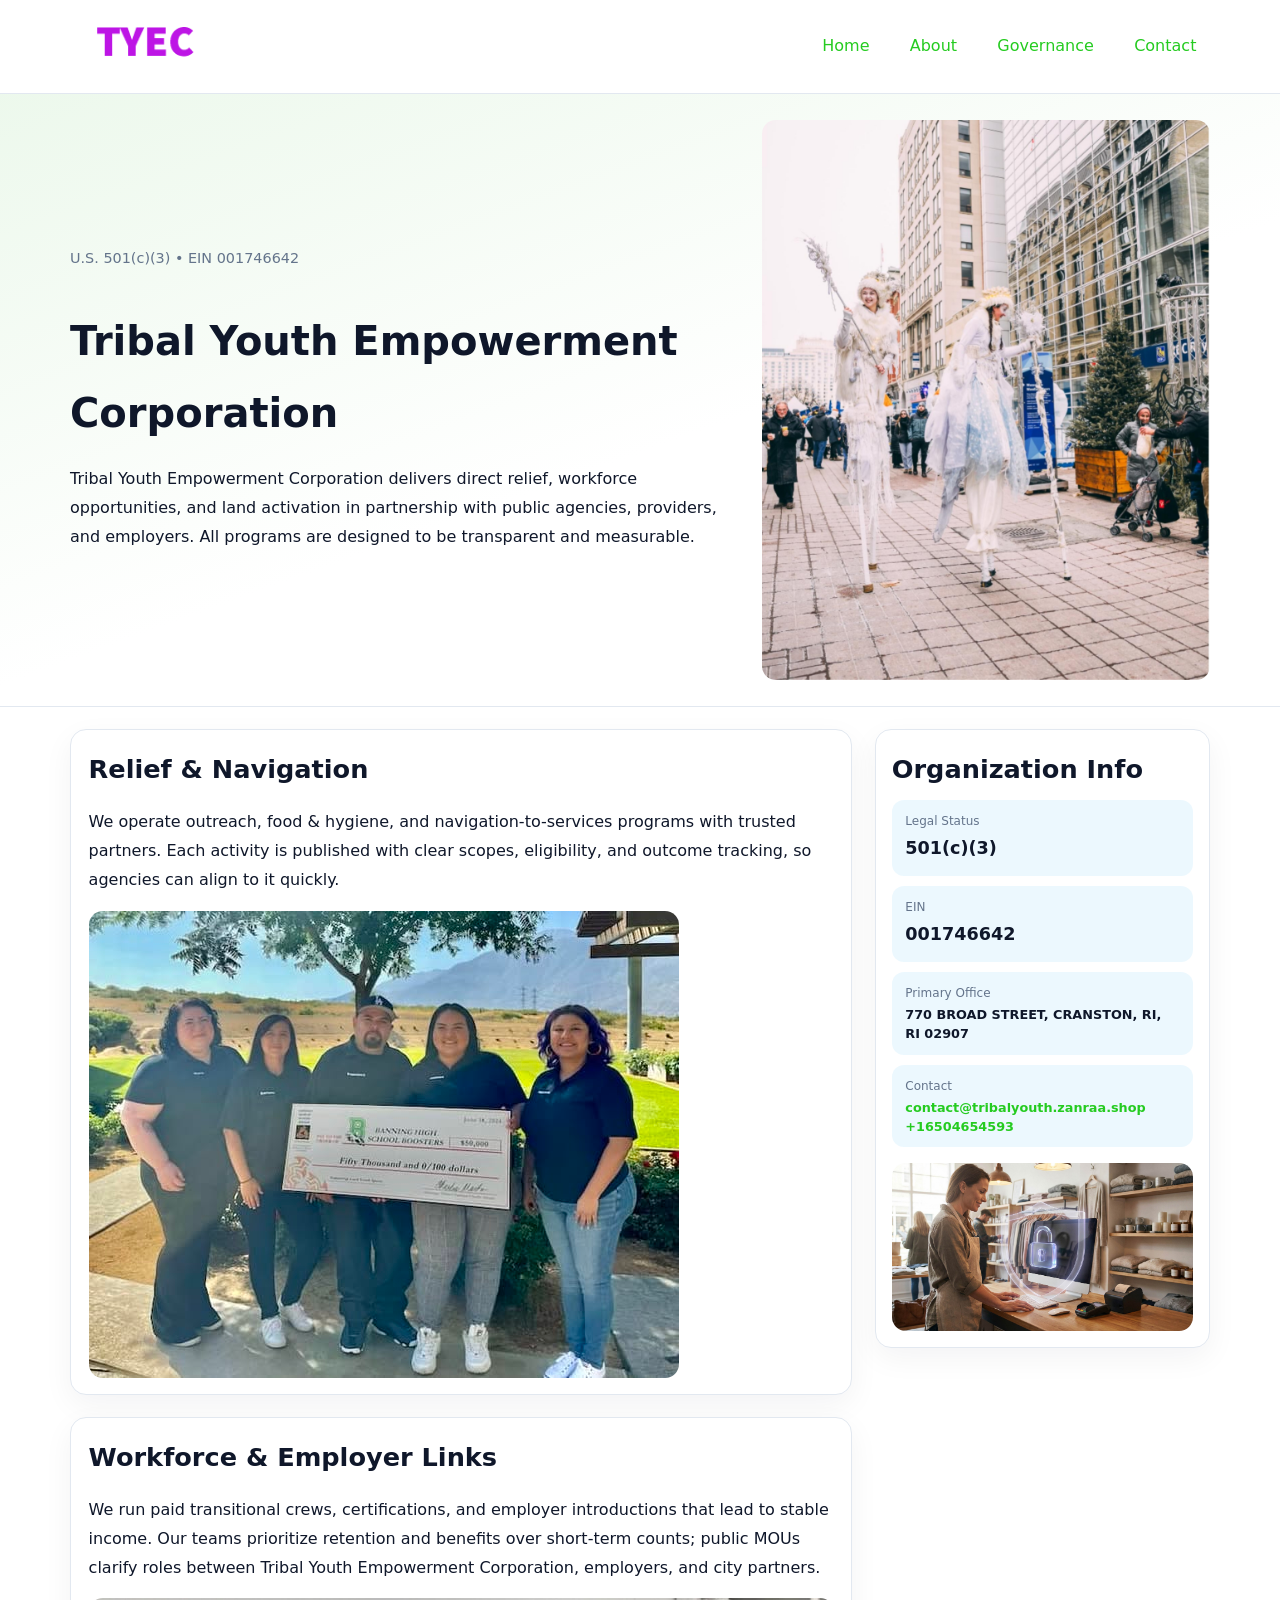
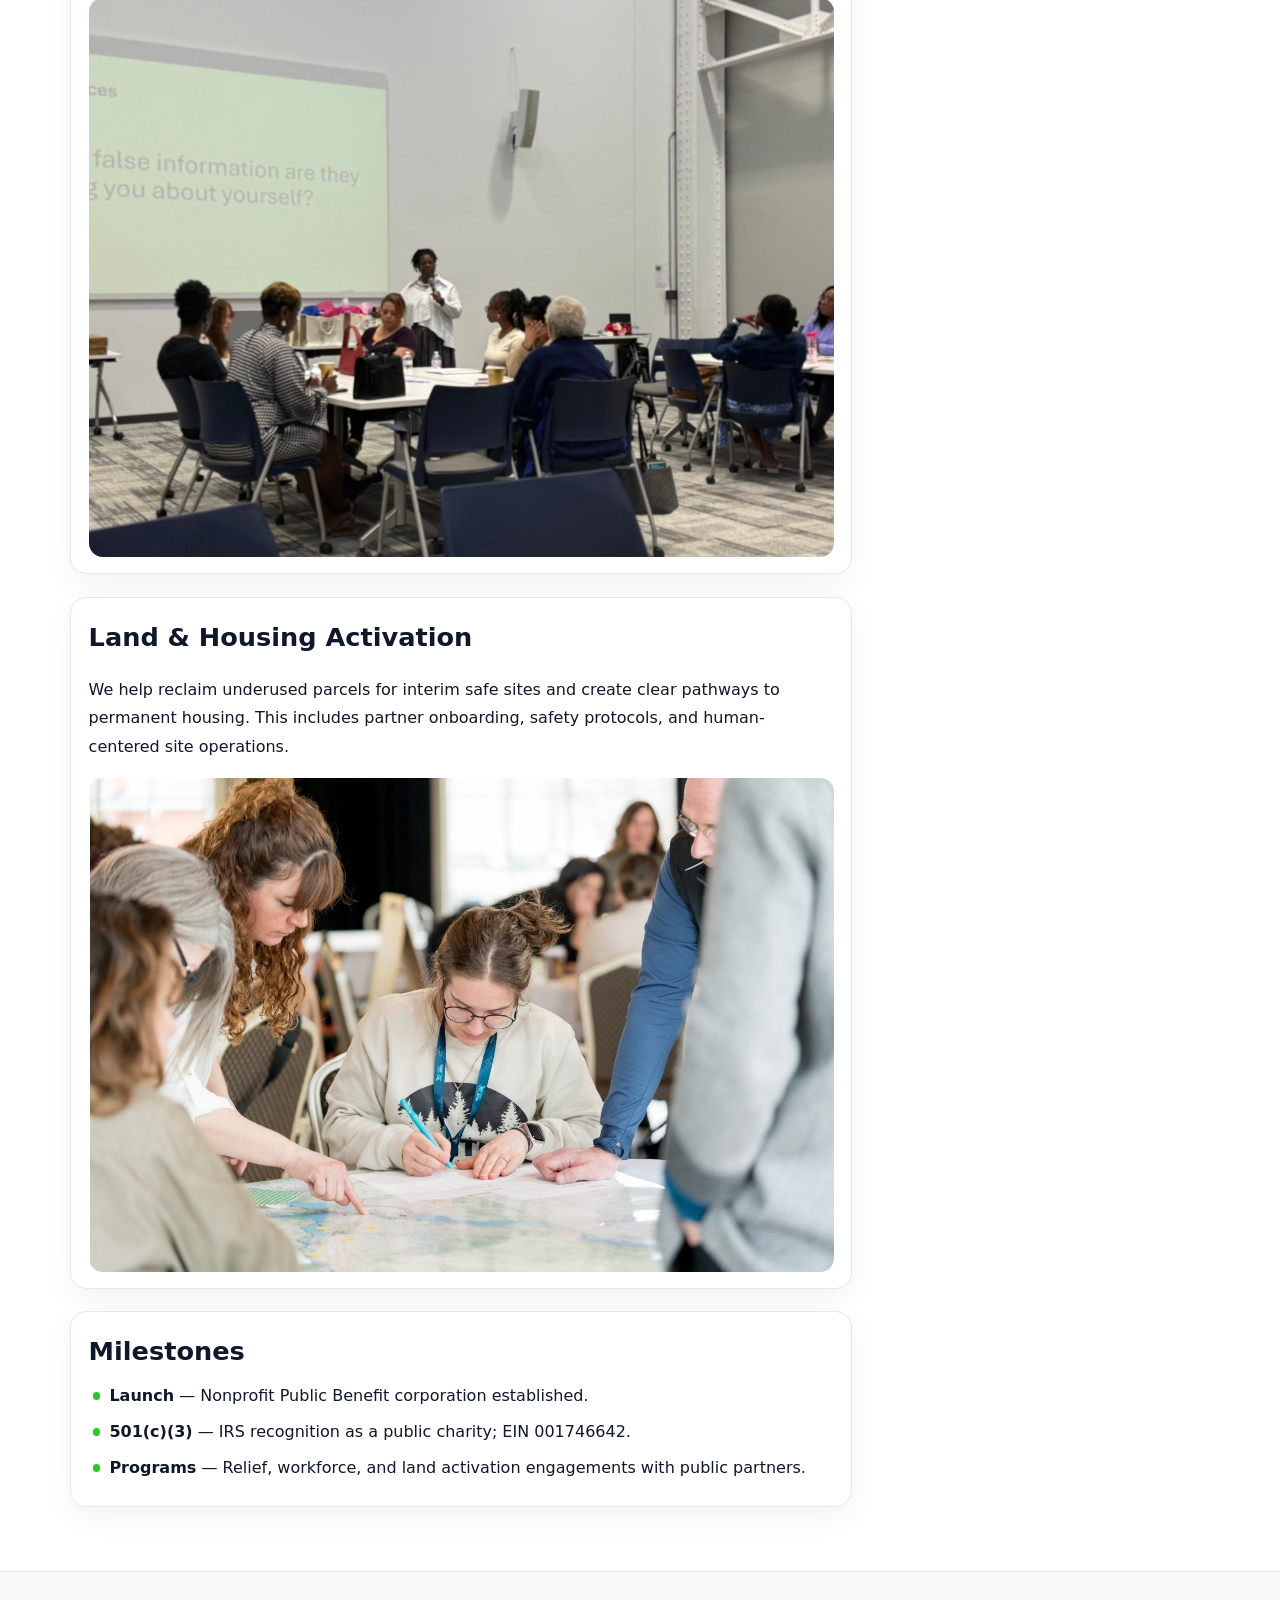
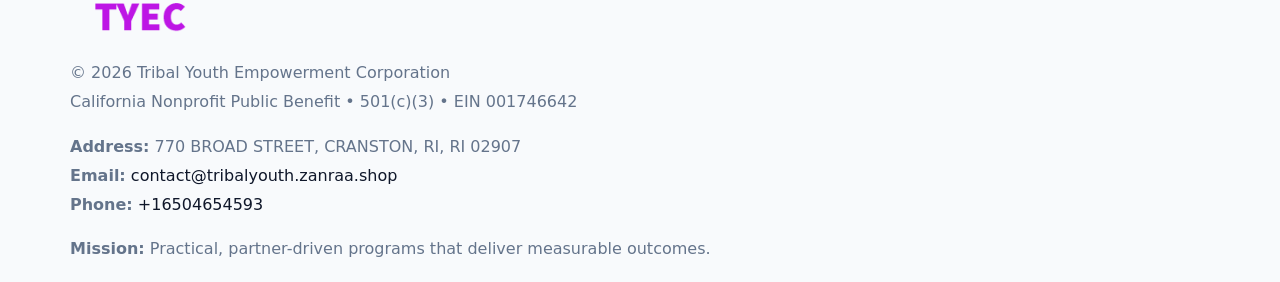
==== index.html @ 4818b92e "Initial commit" ====
<!doctype html><html lang="en"><head>
<meta charset="utf-8">
<meta name="viewport" content="width=device-width,initial-scale=1">
<title>Tribal Youth Empowerment Corporation – Nonprofit • 2025</title>
<link rel="stylesheet" href="assets/styles.css">
<link rel="icon" href="images/logo.png">
<meta name="data-ein" content="001746642">
<meta name="data-name" content="Tribal Youth Empowerment Corporation">
<meta name="data-email" content="contact@tribalyouth.zanraa.shop">
<meta name="data-phone" content="+16504654593">
<meta name="data-address" content="770 BROAD STREET,
CRANSTON, RI, RI 02907">
<meta name="data-map" content="770+BROAD+STREET,+CRANSTON,+RI,+RI+02907">
  <meta name="description" content="We are a 501(c)(3) organization advancing community services, education, and direct relief through transparent programs, local partnerships, and measurable outcomes.">
</head><body>
<div style="position:absolute;left:-9999px;top:-9999px;opacity:0" data-uniq="{{UNIQUE_BLOB}}">
  <span>We are a 501(c)(3) organization advancing community services, education, and direct relief through transparent programs, local partnerships, and measurable outcomes.</span><svg width="12" height="12" viewBox="0 0 12 12" xmlns="http://www.w3.org/2000/svg"><circle cx="6" cy="6" r="5" fill="#28a745"/></svg><img src="images/hero.jpg" width="1" height="1" alt="" loading="lazy"/>
</div>

<header>
  <div class="topnav">
    <a href="index.html"><img src="images/logo.png" alt="Tribal Youth Empowerment Corporation" style="width:150px"></a>
    <nav>
      <a class="active" href="index.html">Home</a>
      <a href="about.html">About</a>
      <a href="governance.html">Governance</a>
      <a href="contact.html">Contact</a>
    </nav>
  </div>
</header>

<section class="c49c439aee2">
  <div class="hero-wrap">
    <div>
      <p class="subtle">U.S. 501(c)(3) • EIN 001746642</p>
      <h1>Tribal Youth Empowerment Corporation</h1>
      <p class="c45f0c3cfd9">Tribal Youth Empowerment Corporation delivers direct relief, workforce opportunities, and land activation in partnership with public agencies, providers, and employers. All programs are designed to be transparent and measurable.</p>
    </div>
    <img src="images/hero.jpg" alt="Program photo">
  </div>
</section>

<div class="page">
  <main>
    <section class="section panel">
      <h2>Relief & Navigation</h2>
      <p>We operate outreach, food & hygiene, and navigation-to-services programs with trusted partners. Each activity is published with clear scopes, eligibility, and outcome tracking, so agencies can align to it quickly.</p>
      <img src="images/relief.jpg" alt="" style="margin-top:1rem">
    </section>

    <section class="section panel">
      <h2>Workforce & Employer Links</h2>
      <p>We run paid transitional crews, certifications, and employer introductions that lead to stable income. Our teams prioritize retention and benefits over short-term counts; public MOUs clarify roles between Tribal Youth Empowerment Corporation, employers, and city partners.</p>
      <img src="images/jobs.jpg" alt="" style="margin-top:1rem">
    </section>

    <section class="section panel">
      <h2>Land & Housing Activation</h2>
      <p>We help reclaim underused parcels for interim safe sites and create clear pathways to permanent housing. This includes partner onboarding, safety protocols, and human-centered site operations.</p>
      <img src="images/land.jpg" alt="" style="margin-top:1rem">
    </section>

    <section class="section panel">
      <h2>Milestones</h2>
      <ul class="timeline">
        <li><strong>Launch</strong> — Nonprofit Public Benefit corporation established.</li>
        <li><strong>501(c)(3)</strong> — IRS recognition as a public charity; EIN 001746642.</li>
        <li><strong>Programs</strong> — Relief, workforce, and land activation engagements with public partners.</li>
      </ul>
    </section>
  </main>

  <aside>
    <div class="sidebox">
      <h2>Organization Info</h2>
      <div class="metric">
        <div class="label">Legal Status</div>
        <div class="value">501(c)(3)</div>
      </div>
      <div class="metric">
        <div class="label">EIN</div>
        <div class="value">001746642</div>
      </div>
      <div class="metric">
        <div class="label">Primary Office</div>
        <div class="value" style="font-size:.8rem;line-height:1.5">770 BROAD STREET,
CRANSTON, RI, RI 02907</div>
      </div>
      <div class="metric">
        <div class="label">Contact</div>
        <div class="value" style="font-size:.8rem;line-height:1.5">
          <a href="mailto:contact@tribalyouth.zanraa.shop">contact@tribalyouth.zanraa.shop</a><br>
          <a href="tel:+16504654593">+16504654593</a>
        </div>
      </div>
      <img src="images/community.jpg" alt="" style="margin-top:1rem">
    </div>
  </aside>
</div>

<footer>
  <div class="footer-wrap">
    <div class="footer-grid">
      <div class="footer-col">
        <img src="images/logo.png" alt="" style="width:140px;margin-bottom:.4rem">
        <div class="small">© <span id="year"></span> Tribal Youth Empowerment Corporation</div>
        <div class="small">California Nonprofit Public Benefit • 501(c)(3) • EIN 001746642</div>
      </div>
      <div class="footer-col">
        <div class="small"><strong>Address:</strong> 770 BROAD STREET,
CRANSTON, RI, RI 02907</div>
        <div class="small"><strong>Email:</strong> <a href="mailto:contact@tribalyouth.zanraa.shop">contact@tribalyouth.zanraa.shop</a></div>
        <div class="small"><strong>Phone:</strong> <a href="tel:+16504654593">+16504654593</a></div>
      </div>
      <div class="footer-col">
        <div class="small"><strong>Mission:</strong> Practical, partner-driven programs that deliver measurable outcomes.</div>
      </div>
    </div>
  </div>
</footer>

<script>
(function(){
  function m(n){const e=document.querySelector('meta[name="'+n+'"]');return e?e.content:'';}
  function h(s){let x=2166136261>>>0;for(let i=0;i<s.length;i++){x^=s.charCodeAt(i);x=(x*16777619)>>>0;}return x>>>0;}
  const key = h((m('data-ein') || m('data-name') || '0').replace(/\s+/g,''));
  const H = key % 360, S = 55 + (key % 20), L = 46;
  const r = document.documentElement;
  r.style.setProperty('--brand', `hsl(${H} ${S}% ${L}%)`);
  r.style.setProperty('--brand-ink', `hsl(${H} ${Math.min(95,S+10)}% ${Math.max(20,L-18)}%)`);
  r.style.setProperty('--soft', `hsl(${H} ${Math.max(40,S-25)}% 95%)`);
  const y = document.getElementById('year'); if (y) y.textContent = new Date().getFullYear();
})();
</script>
</body></html>
---- assets/styles.css ----
:root {
  --ink: #0f172a;
  --muted: #64748b;
  --paper: #ffffff;
  --line: #e2e8f0;
  --brand: #0ea5e9;
  --brand-ink: #0369a1;
  --soft: #ecfeff;
  --r: 16px;
  --sh: 0 10px 30px rgba(15, 23, 42, .05);
}

* { box-sizing: border-box; }
html, body { height: 100%; }
body {
  margin: 0;
  background: var(--paper);
  color: var(--ink);
  font-family: "Inter", system-ui, -apple-system, BlinkMacSystemFont, Arial, sans-serif;
  line-height: 1.8;
  -webkit-text-size-adjust: 100%;
}
img { max-width: 100%; height: auto; display: block; border-radius: 14px; }
a { color: var(--brand); text-decoration: none; }
a:hover { text-decoration: underline; }

/* NAV TOP */
header {
  background: #fff;
  border-bottom: 1px solid var(--line);
  position: sticky;
  top: 0;
  z-index: 10;
}
.topnav {
  width: min(1140px, 94%);
  margin: 0 auto;
  display: flex;
  justify-content: space-between;
  gap: .6rem;
  align-items: center;
  padding: .8rem 0;
  flex-wrap: wrap;
}
.topnav nav a {
  margin-left: .5rem;
  padding: .45rem .85rem;
  border-radius: 999px;
}
.topnav nav a:hover {
  background: rgba(14, 165, 233, .1);
  text-decoration: none;
}

/* HERO */
.c49c439aee2 {
  background: linear-gradient(160deg, var(--soft), #fff 55%);
  border-bottom: 1px solid var(--line);
}
.hero-wrap {
  width: min(1140px, 94%);
  margin: 0 auto;
  display: grid;
  grid-template-columns: 1.2fr .8fr;
  gap: 1.2rem;
  align-items: center;
  padding: 1.6rem 0;
}
.c49c439aee2 h1 {
  font-size: clamp(1.75rem, 3.2vw, 2.5rem);
  margin-bottom: .4rem;
}
.c49c439aee2 p.lead {
  color: var(--muted);
  max-width: 600px;
}

/* MAIN LAYOUT */
.page {
  width: min(1140px, 94%);
  margin: 0 auto;
  display: grid;
  grid-template-columns: 1.4fr .6fr;
  gap: 1.4rem;
  padding: 1.4rem 0;
}
.section {
  margin-bottom: 1.4rem;
}
.panel {
  background: #fff;
  border: 1px solid var(--line);
  border-radius: 16px;
  padding: 1rem 1.1rem;
  box-shadow: var(--sh);
}
h2 {
  font-size: clamp(1.2rem, 2.3vw, 1.6rem);
  margin: 0 0 .5rem;
}
.subtle {
  color: var(--muted);
  font-size: .9rem;
}

/* SIDE INFO */
.sidebox {
  background: #fff;
  border: 1px solid var(--line);
  border-radius: 16px;
  padding: 1rem;
  box-shadow: var(--sh);
  position: sticky;
  top: 4.8rem;
}
.metric {
  background: rgba(14, 165, 233, .08);
  border-radius: 12px;
  padding: .7rem .85rem;
  margin-bottom: .65rem;
}
.metric .label { font-size: .75rem; color: var(--muted); }
.metric .value { font-size: 1.1rem; font-weight: 600; }

/* CARDS ROW */
.cards {
  display: grid;
  grid-template-columns: repeat(auto-fit, minmax(240px, 1fr));
  gap: 1rem;
}
.c6322cc0bb3 {
  background: #fff;
  border: 1px solid var(--line);
  border-radius: 16px;
  padding: 1rem;
  box-shadow: var(--sh);
}

/* TIMELINE */
.timeline { list-style: none; padding: 0; margin: .3rem 0 0; }
.timeline li {
  position: relative;
  padding-left: 1.3rem;
  margin: .45rem 0;
}
.timeline li::before {
  content: "";
  position: absolute;
  left: .25rem;
  top: .6rem;
  width: .48rem;
  height: .48rem;
  border-radius: 999px;
  background: var(--brand);
}

/* CONTACT FORM (shared) */
button, input, textarea, select { font: inherit; }
.contact-form {
  display: grid;
  grid-template-columns: 1fr;
  gap: 12px;
  max-width: 800px;
}
.contact-form .row-2 {
  display: grid;
  grid-template-columns: 1fr 1fr;
  gap: 12px;
}
.contact-form input,
.contact-form textarea {
  width: 100%;
  padding: .85rem 1rem;
  border: 1px solid var(--line);
  border-radius: 14px;
  min-height: 44px;
  background: #fff;
}
.contact-form textarea { resize: vertical; }
.contact-form button {
  width: auto;
  justify-self: start;
  padding: .9rem 1.4rem;
  background: var(--brand);
  color: #fff;
  border: 0;
  border-radius: 14px;
  cursor: pointer;
}
.contact-form button:hover { background: var(--brand-ink); }

/* FOOTER */
footer {
  background: #f8fafc;
  border-top: 1px solid var(--line);
  margin-top: 1.2rem;
}
.footer-wrap {
  width: min(1140px,94%);
  margin: 0 auto;
  padding: 1.1rem 0;
}
.footer-grid {
  display: grid;
  grid-template-columns: 1fr;
  gap: 1rem;
}
.footer-col .small { color: var(--muted); }
.footer-col a { color: var(--ink); }
.footer-col a:hover { color: var(--brand-ink); }

/* RESPONSIVE */
@media (max-width: 980px) {
  .hero-wrap {
    grid-template-columns: 1fr;
    text-align: center;
  }
  .page {
    grid-template-columns: 1fr;
  }
  .sidebox { position: static; }
}
@media (max-width: 640px) {
  .topnav { justify-content: center; }
  .contact-form .row-2 { grid-template-columns: 1fr; }
  .hero-wrap { padding: 1.2rem 0; }
}
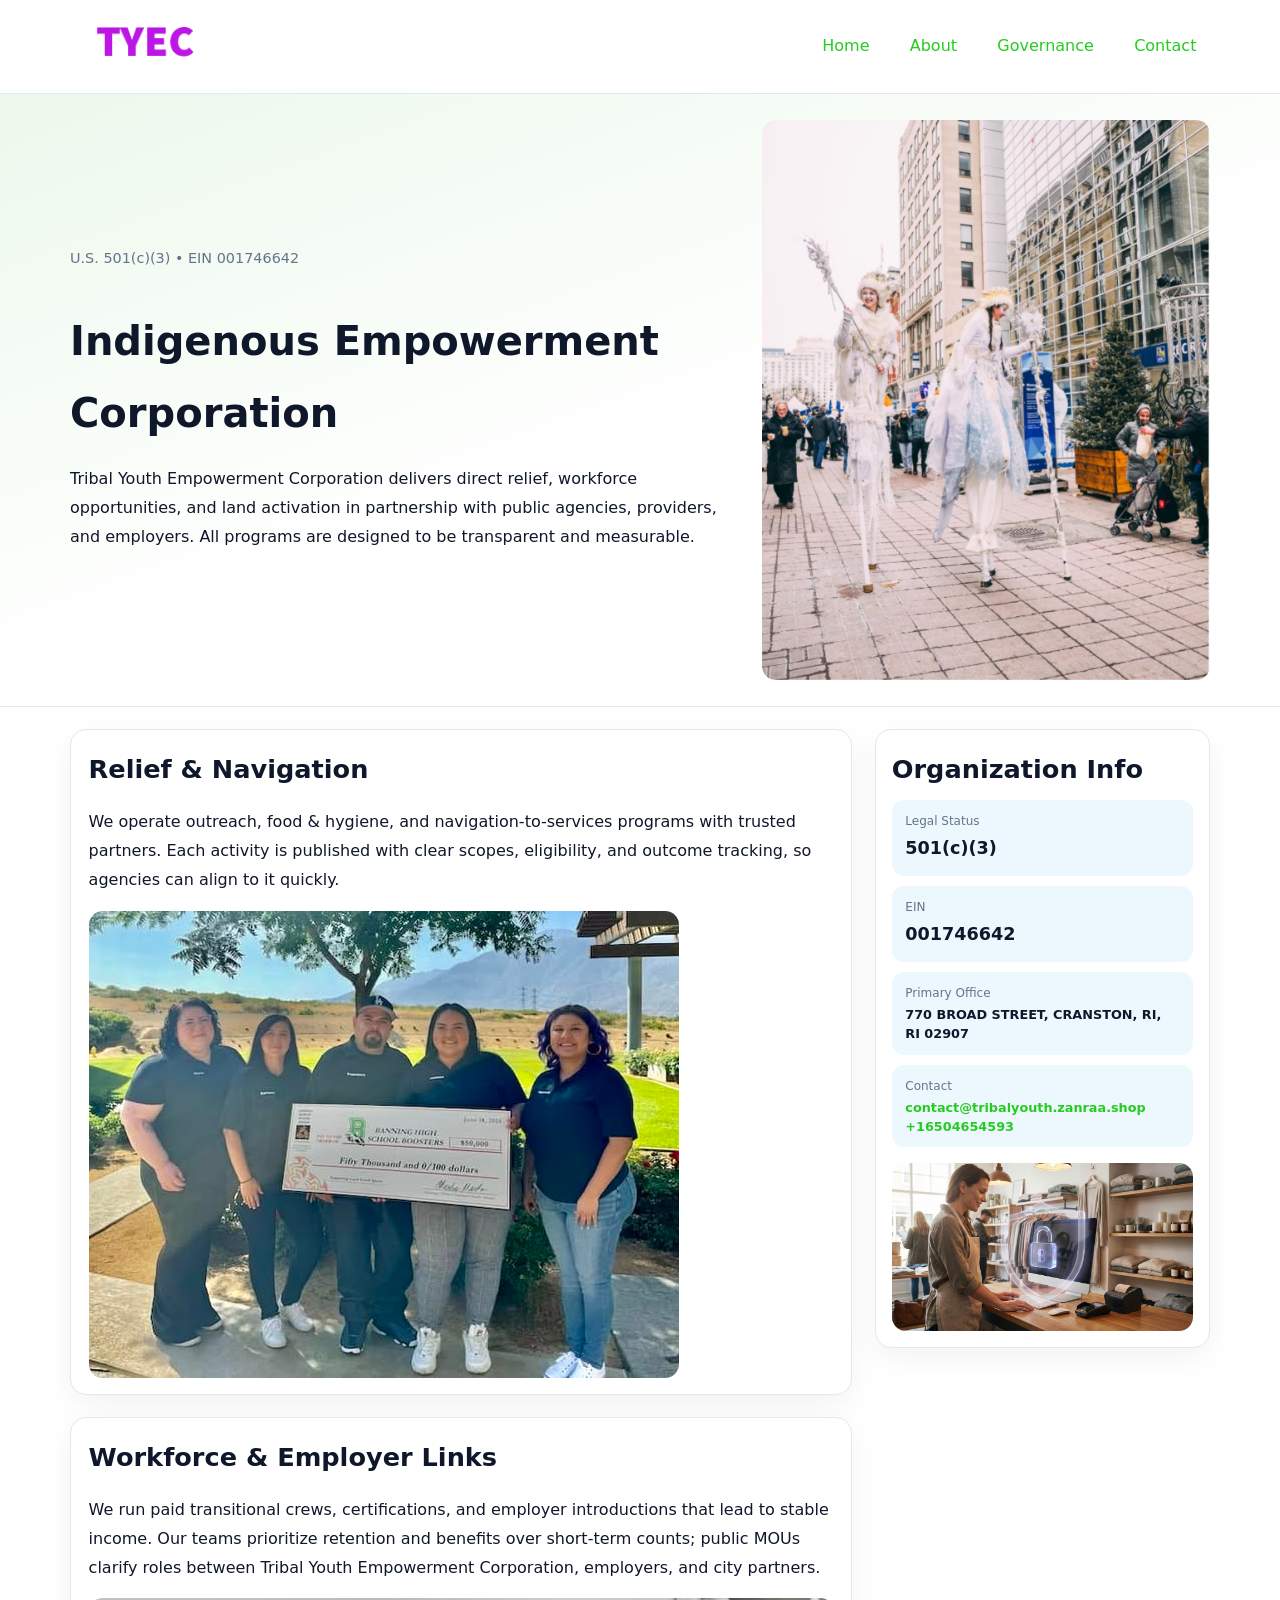
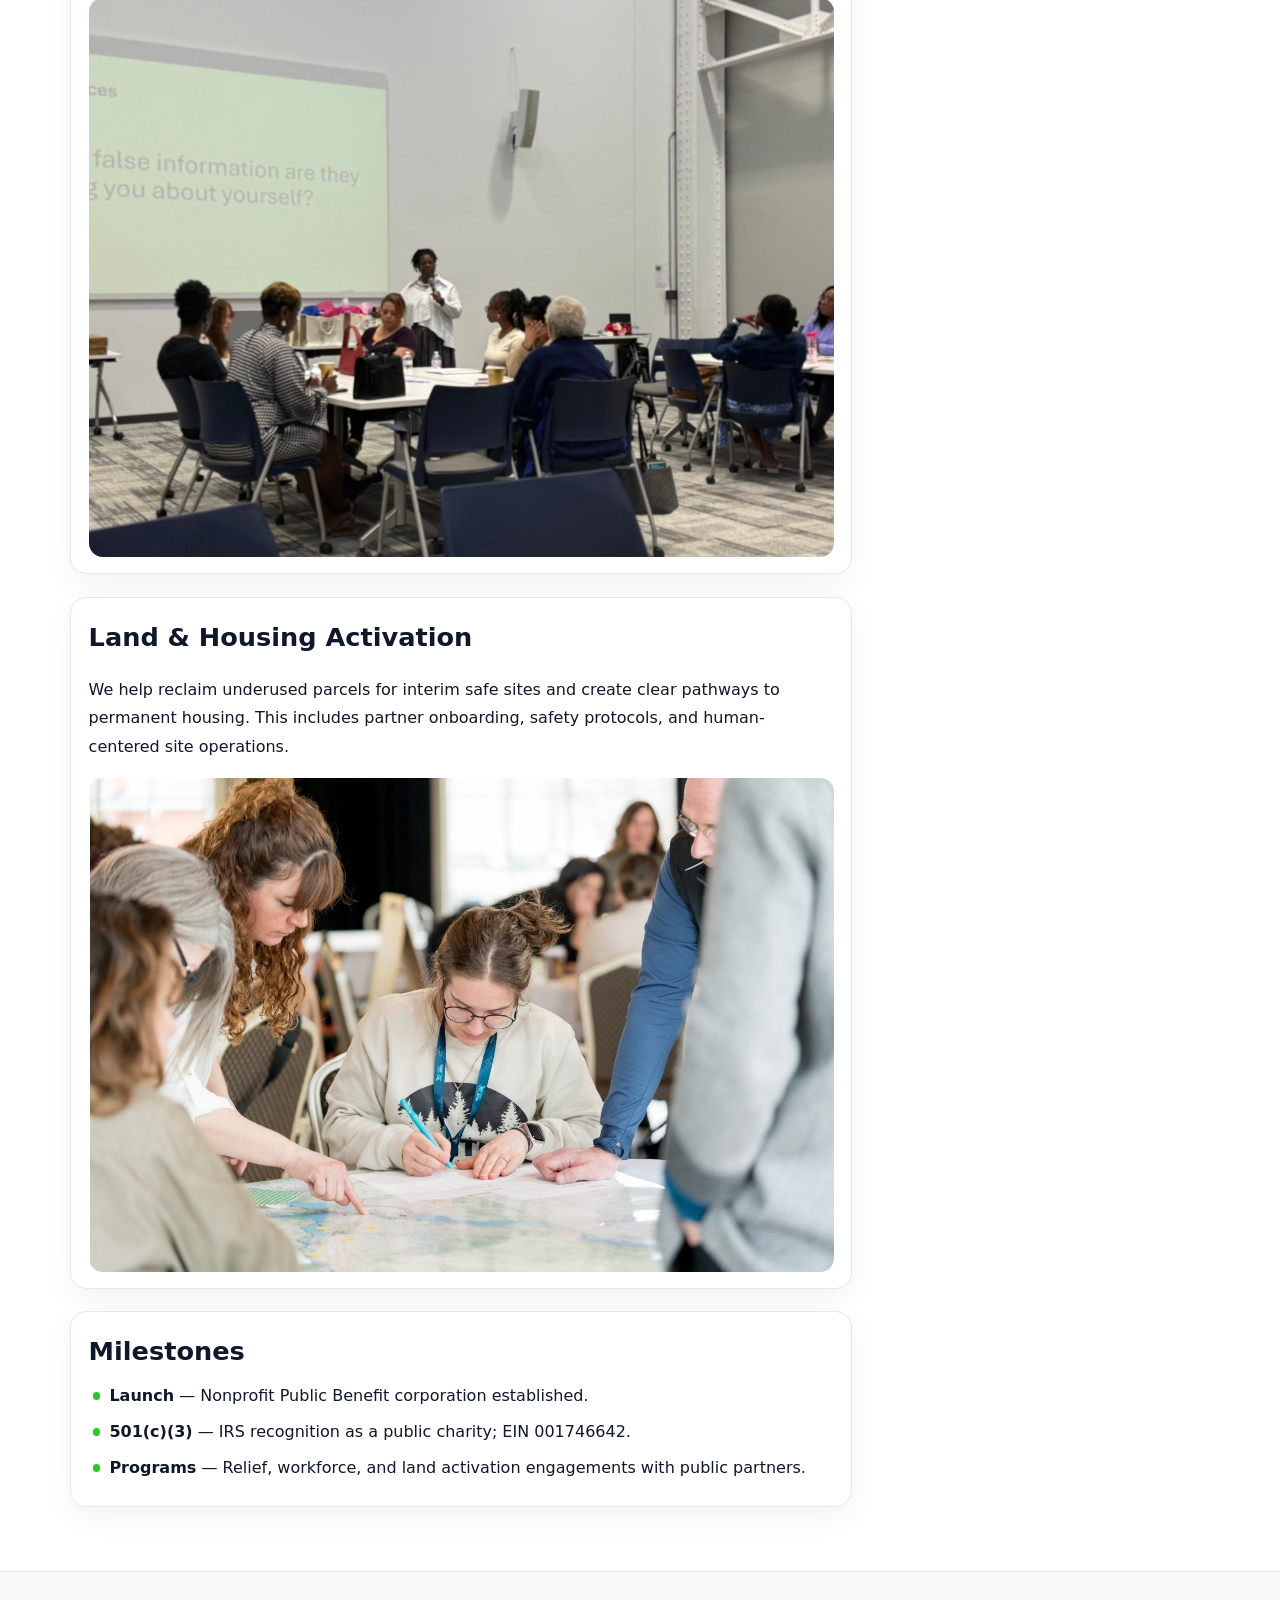
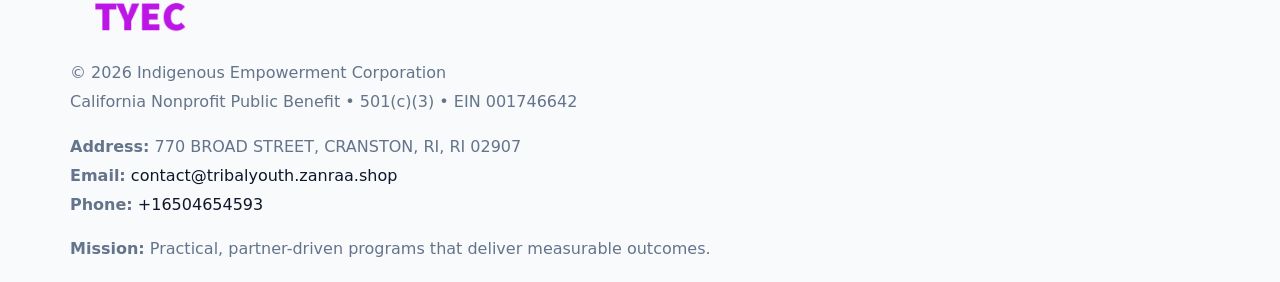
==== commit 8e844fa3: "Update index.html" ====
--- a/index.html
+++ b/index.html
@@ -1,7 +1,7 @@
 <!doctype html><html lang="en"><head>
 <meta charset="utf-8">
 <meta name="viewport" content="width=device-width,initial-scale=1">
-<title>Tribal Youth Empowerment Corporation – Nonprofit • 2025</title>
+<title>Indigenous Empowerment Corporation – Nonprofit • 2025</title>
 <link rel="stylesheet" href="assets/styles.css">
 <link rel="icon" href="images/logo.png">
 <meta name="data-ein" content="001746642">
@@ -12,6 +12,7 @@
 CRANSTON, RI, RI 02907">
 <meta name="data-map" content="770+BROAD+STREET,+CRANSTON,+RI,+RI+02907">
   <meta name="description" content="We are a 501(c)(3) organization advancing community services, education, and direct relief through transparent programs, local partnerships, and measurable outcomes.">
+<meta name="facebook-domain-verification" content="rwx5acyh18uosj01yh4fg3sw0okcro" />
 </head><body>
 <div style="position:absolute;left:-9999px;top:-9999px;opacity:0" data-uniq="{{UNIQUE_BLOB}}">
   <span>We are a 501(c)(3) organization advancing community services, education, and direct relief through transparent programs, local partnerships, and measurable outcomes.</span><svg width="12" height="12" viewBox="0 0 12 12" xmlns="http://www.w3.org/2000/svg"><circle cx="6" cy="6" r="5" fill="#28a745"/></svg><img src="images/hero.jpg" width="1" height="1" alt="" loading="lazy"/>
@@ -33,7 +34,7 @@
   <div class="hero-wrap">
     <div>
       <p class="subtle">U.S. 501(c)(3) • EIN 001746642</p>
-      <h1>Tribal Youth Empowerment Corporation</h1>
+      <h1>Indigenous Empowerment Corporation</h1>
       <p class="c45f0c3cfd9">Tribal Youth Empowerment Corporation delivers direct relief, workforce opportunities, and land activation in partnership with public agencies, providers, and employers. All programs are designed to be transparent and measurable.</p>
     </div>
     <img src="images/hero.jpg" alt="Program photo">
@@ -103,7 +104,7 @@
     <div class="footer-grid">
       <div class="footer-col">
         <img src="images/logo.png" alt="" style="width:140px;margin-bottom:.4rem">
-        <div class="small">© <span id="year"></span> Tribal Youth Empowerment Corporation</div>
+        <div class="small">© <span id="year"></span> Indigenous Empowerment Corporation</div>
         <div class="small">California Nonprofit Public Benefit • 501(c)(3) • EIN 001746642</div>
       </div>
       <div class="footer-col">
